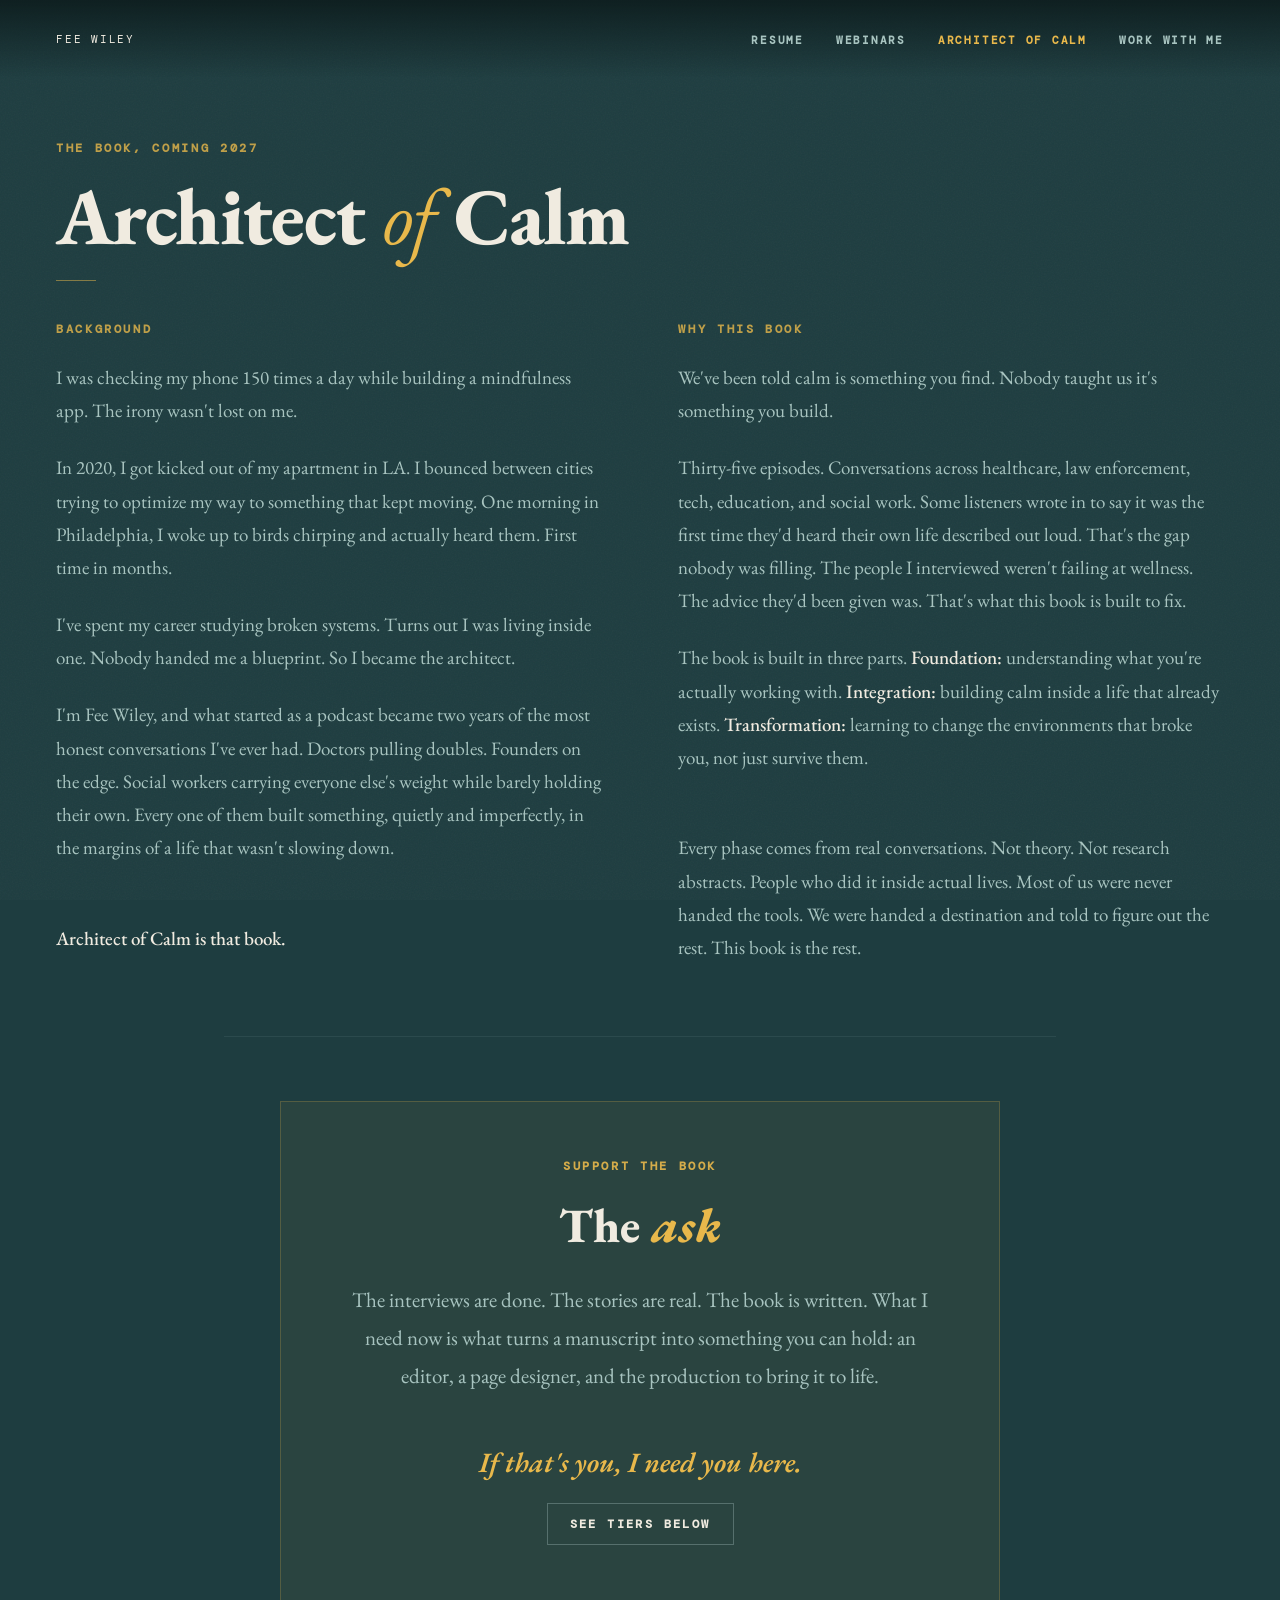
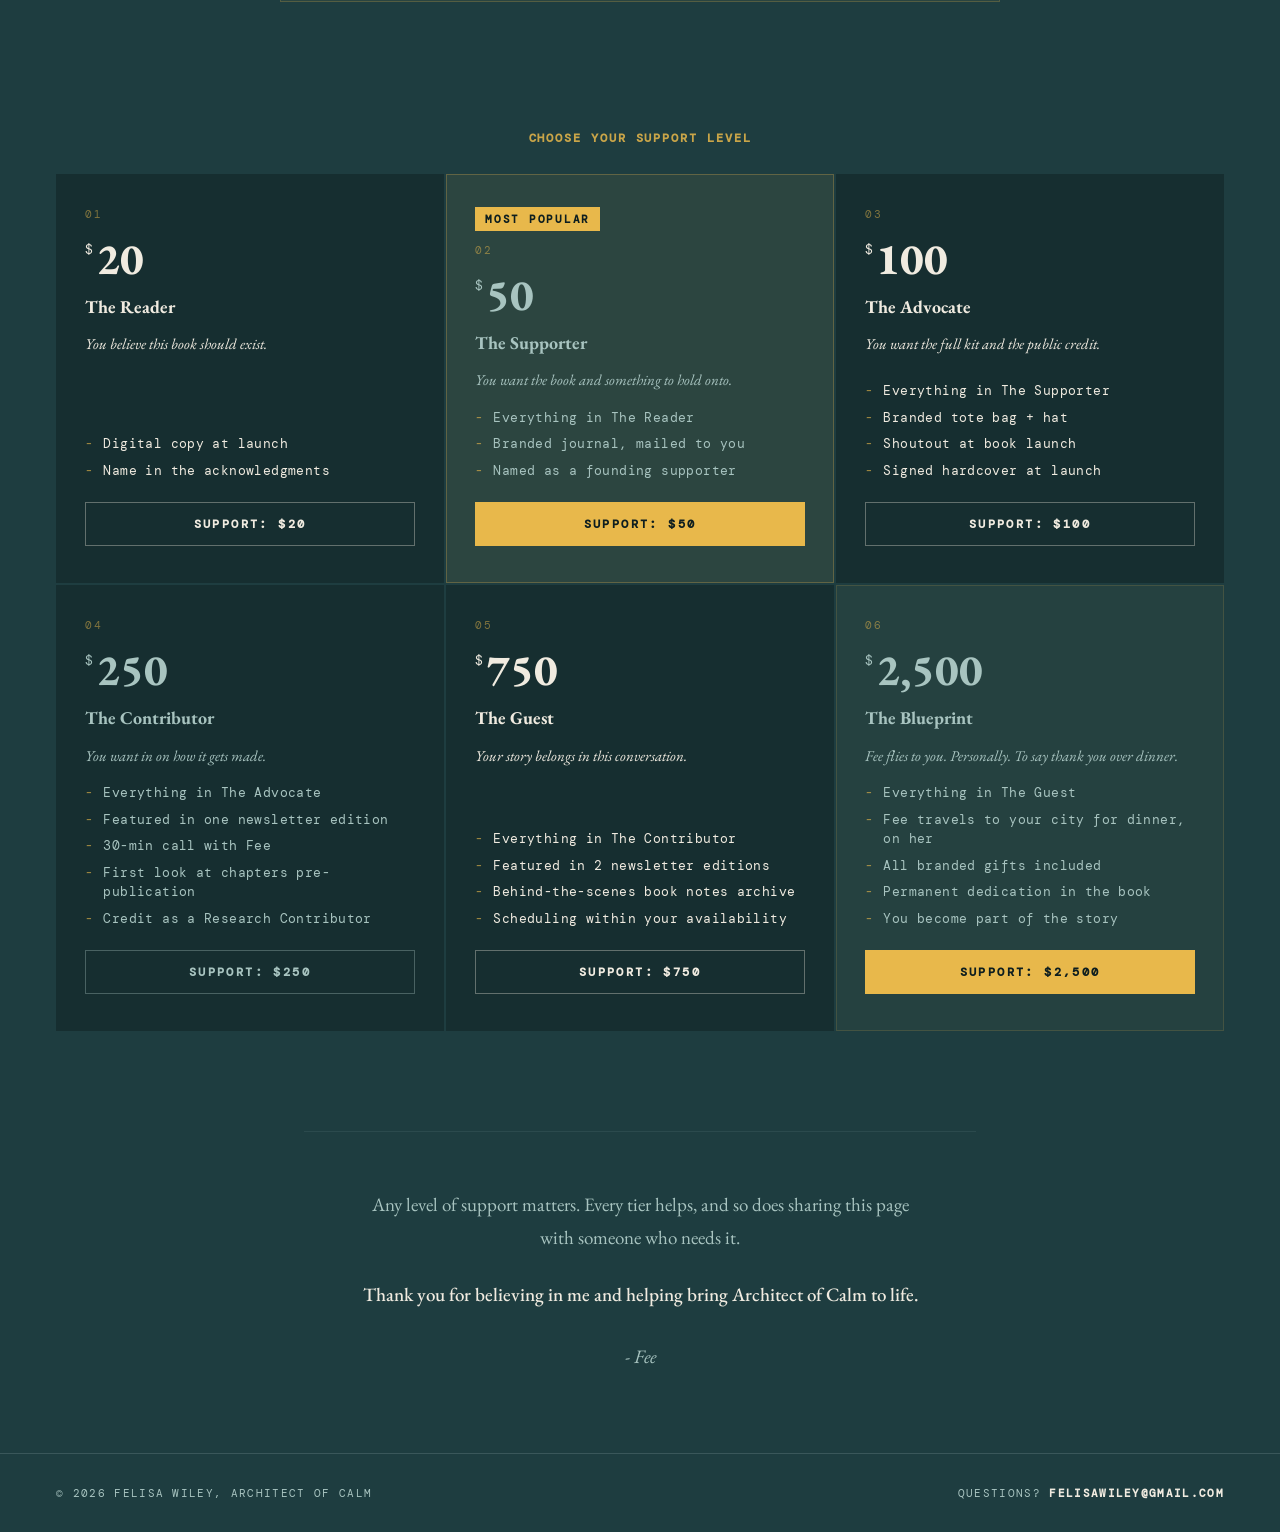
==== aoc/index.html @ 6e6a641a "Wire $250 AoC tier to PayPal payment link RM56VHQ58GL9N. Co-authored-by: Cursor <cursoragent@cursor." ====
<!DOCTYPE html>
<html lang="en">
<head>
<meta charset="UTF-8">
<meta name="viewport" content="width=device-width, initial-scale=1.0">
<title>Support the Book: Architect of Calm</title>
<meta name="description" content="Help bring Architect of Calm from manuscript to print. Support editor, design, and production for Fee Wiley's book built from real conversations about calm.">
<meta property="og:title" content="Support Architect of Calm">
<meta property="og:description" content="The book is written. Your support funds editor, design, and production to bring Architect of Calm to life.">
<meta property="og:type" content="website">
<link rel="icon" href="../assets/images/favicon.ico" type="image/x-icon">
<link rel="icon" href="../assets/images/favicon-32x32.png" sizes="32x32" type="image/png">
<link rel="icon" href="../assets/images/favicon-16x16.png" sizes="16x16" type="image/png">
<link rel="apple-touch-icon" href="../assets/images/apple-touch-icon.png">
<link href="https://fonts.googleapis.com/css2?family=EB+Garamond:ital,wght@0,400;0,500;0,600;0,700;0,800;1,400;1,500;1,600&family=DM+Mono:wght@300;400;500;700&display=swap" rel="stylesheet">
<style>
:root {
  --teal-deep:  #1e3d40;
  --teal-dark:  #162e30;
  --teal-mid:   #2a5254;
  --teal-muted: #a8c4c0;
  --amber:      #e8b84b;
  --amber-dim:  #c49a30;
  --off-white:  #f0ebe0;
  --off-dim:    #c8c2b2;
  --ink:        #0e1e1f;
}

* { margin: 0; padding: 0; box-sizing: border-box; }
html { scroll-behavior: smooth; }

body {
  background: var(--teal-deep);
  color: var(--off-white);
  font-family: 'EB Garamond', serif;
  overflow-x: hidden;
}

body::before {
  content: '';
  position: fixed;
  inset: 0;
  background-image: url("data:image/svg+xml,%3Csvg xmlns='http://www.w3.org/2000/svg' width='300' height='300'%3E%3Cfilter id='n'%3E%3CfeTurbulence type='fractalNoise' baseFrequency='0.72' numOctaves='4' stitchTiles='stitch'/%3E%3C/filter%3E%3Crect width='300' height='300' filter='url(%23n)' opacity='0.04'/%3E%3C/svg%3E");
  pointer-events: none;
  z-index: 0;
}

/* ── NAV ── */
nav {
  position: fixed;
  top: 0; left: 0; right: 0;
  z-index: 100;
  padding: 28px 56px;
  display: flex;
  justify-content: space-between;
  align-items: center;
  background: linear-gradient(to bottom, rgba(14,30,31,0.95) 0%, transparent 100%);
}

.nav-name {
  font-family: 'DM Mono', monospace;
  font-size: 11px;
  letter-spacing: 0.16em;
  text-transform: uppercase;
  color: var(--off-white);
  text-decoration: none;
}

.nav-links {
  display: flex;
  gap: 32px;
  list-style: none;
  align-items: center;
}

.nav-links a {
  font-family: 'DM Mono', monospace;
  font-size: 11px;
  letter-spacing: 0.16em;
  text-transform: uppercase;
  color: var(--teal-muted);
  font-weight: 600;
  text-decoration: none;
  transition: color 0.2s;
}

.nav-links a:hover,
.nav-links a.active { color: var(--amber); }

.nav-links a.nav-aoc {
  color: var(--amber);
}

.nav-links a.nav-aoc:hover { color: var(--teal-muted); }

/* ── BOOK INTRO (two columns) ── */
.book-intro {
  position: relative;
  z-index: 1;
  padding: 140px 56px 72px;
  animation: fadeUp 0.7s ease both;
}

.book-eyebrow {
  font-family: 'DM Mono', monospace;
  font-size: 12px;
  font-weight: 700;
  letter-spacing: 0.22em;
  text-transform: uppercase;
  color: var(--amber);
  opacity: 0.8;
  margin-bottom: 24px;
}

.book-intro h1 {
  font-size: clamp(48px, 7vw, 80px);
  font-weight: 800;
  line-height: 0.9;
  letter-spacing: -0.02em;
  margin-bottom: 28px;
}

.book-intro h1 em {
  font-weight: 400;
  font-style: italic;
  color: var(--amber);
}

.book-rule {
  width: 40px;
  height: 1px;
  background: var(--amber);
  opacity: 0.5;
  margin-bottom: 40px;
}

.book-columns {
  display: grid;
  grid-template-columns: 1fr 1fr;
  gap: clamp(40px, 6vw, 80px);
  align-items: stretch;
}

.book-col {
  display: flex;
  flex-direction: column;
}

.book-col-label {
  font-family: 'DM Mono', monospace;
  font-size: 12px;
  font-weight: 700;
  letter-spacing: 0.22em;
  text-transform: uppercase;
  color: var(--amber);
  opacity: 0.8;
  margin-bottom: 24px;
}

.book-col p {
  font-size: 19px;
  line-height: 1.75;
  color: var(--teal-muted);
  margin: 0 0 1.25em;
}
.book-col p:last-child { margin-bottom: 0; }
.book-col p strong { color: var(--off-white); font-weight: 500; }

.book-tagline,
.book-col--why p:last-child {
  margin-top: auto;
  padding-top: 1.75em;
}

/* ── PROGRESS ── */
.progress-section {
  display: none;
  position: relative;
  z-index: 1;
  padding: 64px 56px 48px;
  max-width: 52rem;
  margin: 0 auto;
  text-align: center;
  border-top: 1px solid rgba(168, 196, 192, 0.1);
  animation: fadeUp 0.7s 0.1s ease both;
}

.progress-section .progress-label {
  color: var(--amber);
  opacity: 0.85;
}

.progress-label {
  font-family: 'DM Mono', monospace;
  font-size: 12px;
  letter-spacing: 0.16em;
  text-transform: uppercase;
  color: var(--teal-muted);
  margin-bottom: 12px;
}

.progress-bar {
  width: 100%;
  height: 3px;
  background: rgba(168,196,192,0.15);
  border-radius: 2px;
  margin-bottom: 14px;
  overflow: hidden;
}

.progress-fill {
  height: 100%;
  width: 15%;
  background: var(--amber);
  border-radius: 2px;
}

.progress-stats {
  display: flex;
  flex-wrap: wrap;
  justify-content: center;
  gap: 48px;
}

.stat-number {
  font-size: 30px;
  font-weight: 700;
  color: var(--off-white);
  line-height: 1;
}

.stat-label {
  font-family: 'DM Mono', monospace;
  font-size: 11px;
  letter-spacing: 0.12em;
  text-transform: uppercase;
  color: var(--teal-muted);
  margin-top: 3px;
}

/* ── TIERS ── */
.tiers-section {
  position: relative;
  z-index: 1;
  padding: 56px 56px 100px;
}

.tiers-heading {
  font-family: 'DM Mono', monospace;
  font-size: 12px;
  font-weight: 700;
  letter-spacing: 0.16em;
  text-transform: uppercase;
  color: var(--amber);
  opacity: 0.85;
  margin-bottom: 28px;
  text-align: center;
}

.tiers-grid {
  display: grid;
  grid-template-columns: repeat(3, 1fr);
  gap: 2px;
}

/* bottom row: 3 tiers centered */
.tiers-grid-bottom {
  display: grid;
  grid-template-columns: repeat(3, 1fr);
  gap: 2px;
  margin-top: 2px;
}

.tier {
  background: var(--teal-dark);
  padding: 32px 28px 36px;
  display: flex;
  flex-direction: column;
  gap: 16px;
  border: 1px solid transparent;
  transition: background 0.2s, border-color 0.2s;
  position: relative;
  --tier-text: var(--teal-muted);
  --tier-btn-text: var(--teal-muted);
  --tier-btn-border: rgba(168, 196, 192, 0.35);
}

.tiers-grid .tier:nth-child(odd),
.tiers-grid-bottom .tier:nth-child(even) {
  --tier-text: var(--off-white);
  --tier-btn-text: var(--off-white);
  --tier-btn-border: rgba(240, 235, 224, 0.35);
}

.tiers-grid .tier:nth-child(even),
.tiers-grid-bottom .tier:nth-child(odd) {
  --tier-text: var(--teal-muted);
  --tier-btn-text: var(--teal-muted);
  --tier-btn-border: rgba(168, 196, 192, 0.35);
}

.tier:hover,
.tier.featured:hover,
.tier.headline:hover {
  background: var(--teal-mid);
  border-color: rgba(232, 184, 75, 0.12);
}

.tier.featured {
  background: rgba(232,184,75,0.07);
  border: 1px solid rgba(232,184,75,0.28);
}

.tier.headline {
  background: rgba(232,184,75,0.04);
  border: 1px solid rgba(232,184,75,0.15);
  grid-column: span 1;
}

.tier-badge {
  display: inline-block;
  font-family: 'DM Mono', monospace;
  font-size: 11px;
  font-weight: 700;
  letter-spacing: 0.16em;
  text-transform: uppercase;
  color: var(--ink);
  background: var(--amber);
  padding: 5px 10px;
  align-self: flex-start;
  margin-bottom: -4px;
}

.tier-number {
  font-family: 'DM Mono', monospace;
  font-size: 11px;
  letter-spacing: 0.2em;
  color: var(--amber);
  opacity: 0.5;
}

.tier-price {
  display: flex;
  align-items: baseline;
  gap: 3px;
  line-height: 1;
}

.tier-currency {
  font-family: 'DM Mono', monospace;
  font-size: 13px;
  color: var(--tier-text);
  align-self: flex-start;
  margin-top: 6px;
}

.tier-amount {
  font-size: 44px;
  font-weight: 800;
  color: var(--tier-text);
  line-height: 1;
}

.tier-name {
  font-size: 18px;
  font-weight: 700;
  color: var(--tier-text);
  line-height: 1.1;
}

.tier-desc {
  font-size: 15px;
  color: var(--tier-text);
  line-height: 1.55;
  font-style: italic;
  flex: 1;
}

.tier-perks {
  list-style: none;
  display: flex;
  flex-direction: column;
  gap: 7px;
}

.tier-perks li {
  font-family: 'DM Mono', monospace;
  font-size: 13px;
  letter-spacing: 0.03em;
  color: var(--tier-text);
  display: flex;
  gap: 10px;
  align-items: flex-start;
  line-height: 1.5;
}

.tier-perks li::before {
  content: '-';
  color: var(--amber);
  opacity: 0.65;
  flex-shrink: 0;
}

.tier-btn {
  display: block;
  padding: 13px 20px;
  border: 1px solid var(--tier-btn-border);
  background: transparent;
  color: var(--tier-btn-text);
  font-family: 'DM Mono', monospace;
  font-size: 12px;
  font-weight: 700;
  letter-spacing: 0.2em;
  text-transform: uppercase;
  text-align: center;
  text-decoration: none;
  cursor: pointer;
  transition: all 0.2s;
  margin-top: 6px;
}

.tier-btn:hover {
  background: var(--amber);
  border-color: var(--amber);
  color: var(--ink);
}

.tier.featured .tier-btn,
.tier.headline .tier-btn {
  background: var(--amber);
  border-color: var(--amber);
  color: var(--ink);
}

.tier.featured .tier-btn:hover,
.tier.headline .tier-btn:hover {
  background: var(--amber-dim);
  border-color: var(--amber-dim);
}

/* ── THE ASK ── */
.ask-section {
  position: relative;
  z-index: 1;
  padding: 64px 56px 72px;
  max-width: 52rem;
  margin-left: auto;
  margin-right: auto;
  border-top: 1px solid rgba(168, 196, 192, 0.1);
  animation: fadeUp 0.7s 0.15s ease both;
}

.ask-panel {
  text-align: center;
  padding: clamp(40px, 6vw, 56px) clamp(28px, 5vw, 48px);
  background: rgba(232, 184, 75, 0.06);
  border: 1px solid rgba(232, 184, 75, 0.22);
}

.ask-eyebrow {
  font-family: 'DM Mono', monospace;
  font-size: 12px;
  font-weight: 700;
  letter-spacing: 0.22em;
  text-transform: uppercase;
  color: var(--amber);
  opacity: 0.9;
  margin-bottom: 24px;
}

.ask-heading {
  font-size: clamp(34px, 5vw, 48px);
  font-weight: 800;
  color: var(--off-white);
  margin-bottom: 28px;
  line-height: 1.15;
}

.ask-heading em { font-style: italic; color: var(--amber); }

.ask-body {
  font-size: clamp(18px, 2.2vw, 21px);
  line-height: 1.8;
  color: var(--teal-muted);
  max-width: 36rem;
  margin: 0 auto;
}

.ask-closer {
  display: block;
  margin-top: 1.75em;
  font-size: clamp(22px, 3.2vw, 28px);
  font-weight: 600;
  font-style: italic;
  color: var(--amber);
  line-height: 1.35;
}

.ask-cta {
  display: inline-block;
  margin-top: 1.75em;
  font-family: 'DM Mono', monospace;
  font-size: 12px;
  font-weight: 700;
  letter-spacing: 0.2em;
  text-transform: uppercase;
  color: var(--off-white);
  text-decoration: none;
  border: 1px solid rgba(168, 196, 192, 0.35);
  padding: 12px 22px;
  transition: color 0.2s, border-color 0.2s, background 0.2s;
}
.ask-cta:hover {
  color: var(--ink);
  background: var(--amber);
  border-color: var(--amber);
}

/* ── THANKS ── */
.thanks-section {
  position: relative;
  z-index: 1;
  padding: 56px 56px 80px;
  max-width: 42rem;
  margin: 0 auto;
  text-align: center;
  border-top: 1px solid rgba(168, 196, 192, 0.1);
}

.thanks-section p {
  font-size: 19px;
  line-height: 1.75;
  color: var(--teal-muted);
  margin-bottom: 1.25em;
}
.thanks-section p:last-child { margin-bottom: 0; }
.thanks-section strong { color: var(--off-white); font-weight: 500; }

.thanks-sign {
  margin-top: 1.5em;
  font-size: 21px;
  font-style: italic;
  color: var(--amber);
}

/* ── FOOTER ── */
footer {
  position: relative;
  z-index: 1;
  padding: 32px 56px;
  border-top: 1px solid rgba(168,196,192,0.2);
  display: flex;
  justify-content: space-between;
  align-items: center;
  flex-wrap: wrap;
  gap: 12px;
}

footer p {
  font-family: 'DM Mono', monospace;
  font-size: 11px;
  letter-spacing: 0.12em;
  text-transform: uppercase;
  color: var(--teal-muted);
}

footer a {
  font-family: 'DM Mono', monospace;
  font-size: 11px;
  letter-spacing: 0.12em;
  text-transform: uppercase;
  color: var(--off-white);
  font-weight: 600;
  text-decoration: none;
  transition: color 0.2s;
}
footer a:hover { color: var(--amber); }

@keyframes fadeUp {
  from { opacity: 0; transform: translateY(16px); }
  to   { opacity: 1; transform: translateY(0); }
}

@media (max-width: 768px) {
  nav { padding: 20px 24px; }
  .nav-links { gap: 20px; flex-wrap: wrap; justify-content: flex-end; }
  .book-intro, .ask-section, .progress-section, .tiers-section, .thanks-section { padding-left: 28px; padding-right: 28px; }
  .book-columns { grid-template-columns: 1fr; gap: 48px; }
  .tiers-grid, .tiers-grid-bottom { grid-template-columns: 1fr; }
  footer { padding: 24px 28px; flex-direction: column; gap: 8px; }
}
</style>
</head>
<body>

<nav>
  <a href="/" class="nav-name">Fee Wiley</a>
  <ul class="nav-links">
    <li><a href="/resume/">Resume</a></li>
    <li><a href="/webinars/">Webinars</a></li>
    <li><a href="/aoc/" class="nav-aoc active">Architect of Calm</a></li>
    <li><a href="/#with-me">Work With Me</a></li>
  </ul>
</nav>

<!-- BOOK INTRO -->
<section class="book-intro">
  <div class="book-eyebrow">The Book, Coming 2027</div>
  <h1>Architect <em>of</em> Calm</h1>
  <div class="book-rule"></div>

  <div class="book-columns">
    <div class="book-col book-col--background">
      <div class="book-col-label">Background</div>
      <p>I was checking my phone 150 times a day while building a mindfulness app. The irony wasn't lost on me.</p>
      <p>In 2020, I got kicked out of my apartment in LA. I bounced between cities trying to optimize my way to something that kept moving. One morning in Philadelphia, I woke up to birds chirping and actually heard them. First time in months.</p>
      <p>I've spent my career studying broken systems. Turns out I was living inside one. Nobody handed me a blueprint. So I became the architect.</p>
      <p>I'm Fee Wiley, and what started as a podcast became two years of the most honest conversations I've ever had. Doctors pulling doubles. Founders on the edge. Social workers carrying everyone else's weight while barely holding their own. Every one of them built something, quietly and imperfectly, in the margins of a life that wasn't slowing down.</p>
      <p class="book-tagline"><strong>Architect of Calm is that book.</strong></p>
    </div>

    <div class="book-col book-col--why">
      <div class="book-col-label">Why this book</div>
      <p>We've been told calm is something you find. Nobody taught us it's something you build.</p>
      <p>Thirty-five episodes. Conversations across healthcare, law enforcement, tech, education, and social work. Some listeners wrote in to say it was the first time they'd heard their own life described out loud. That's the gap nobody was filling. The people I interviewed weren't failing at wellness. The advice they'd been given was. That's what this book is built to fix.</p>
      <p>The book is built in three parts. <strong>Foundation:</strong> understanding what you're actually working with. <strong>Integration:</strong> building calm inside a life that already exists. <strong>Transformation:</strong> learning to change the environments that broke you, not just survive them.</p>
      <p>Every phase comes from real conversations. Not theory. Not research abstracts. People who did it inside actual lives. Most of us were never handed the tools. We were handed a destination and told to figure out the rest. This book is the rest.</p>
    </div>
  </div>
</section>

<!-- FUNDING -->
<section class="progress-section" id="support">
  <div class="progress-label">Funding Progress</div>
  <div class="progress-bar"><div class="progress-fill"></div></div>
  <div class="progress-stats">
    <div>
      <div class="stat-number">15%</div>
      <div class="stat-label">Funded</div>
    </div>
    <div>
      <div class="stat-number">14</div>
      <div class="stat-label">Supporters</div>
    </div>
    <div>
      <div class="stat-number">$720</div>
      <div class="stat-label">Raised</div>
    </div>
  </div>
</section>

<!-- THE ASK -->
<section class="ask-section">
  <div class="ask-panel">
    <div class="ask-eyebrow">Support the book</div>
    <div class="ask-heading">The <em>ask</em></div>
    <p class="ask-body">
      The interviews are done. The stories are real. The book is written. What I need now is what turns a manuscript into something you can hold: an editor, a page designer, and the production to bring it to life.
      <span class="ask-closer">If that's you, I need you here.</span>
    </p>
    <a href="#tiers" class="ask-cta">See tiers below</a>
  </div>
</section>

<!-- TIERS ROW 1 -->
<section class="tiers-section" id="tiers">
  <div class="tiers-heading">Choose your support level</div>

  <div class="tiers-grid">

    <!-- T1: THE READER -->
    <div class="tier">
      <div class="tier-number">01</div>
      <div class="tier-price">
        <span class="tier-currency">$</span>
        <span class="tier-amount">20</span>
      </div>
      <div class="tier-name">The Reader</div>
      <div class="tier-desc">You believe this book should exist.</div>
      <ul class="tier-perks">
        <li>Digital copy at launch</li>
        <li>Name in the acknowledgments</li>
      </ul>
      <a href="https://www.paypal.com/ncp/payment/QX69YL9FY8E94" class="tier-btn" target="_blank" rel="noopener noreferrer" data-tier-amount="20">Support: $20</a>
    </div>

    <!-- T2: THE SUPPORTER -->
    <div class="tier featured">
      <div class="tier-badge">Most popular</div>
      <div class="tier-number">02</div>
      <div class="tier-price">
        <span class="tier-currency">$</span>
        <span class="tier-amount">50</span>
      </div>
      <div class="tier-name">The Supporter</div>
      <div class="tier-desc">You want the book and something to hold onto.</div>
      <ul class="tier-perks">
        <li>Everything in The Reader</li>
        <li class="highlight">Branded journal, mailed to you</li>
        <li>Named as a founding supporter</li>
      </ul>
      <a href="https://www.paypal.com/ncp/payment/QBKF5PWJPBTCA" class="tier-btn" target="_blank" rel="noopener noreferrer" data-tier-amount="50">Support: $50</a>
    </div>

    <!-- T3: THE ADVOCATE -->
    <div class="tier">
      <div class="tier-number">03</div>
      <div class="tier-price">
        <span class="tier-currency">$</span>
        <span class="tier-amount">100</span>
      </div>
      <div class="tier-name">The Advocate</div>
      <div class="tier-desc">You want the full kit and the public credit.</div>
      <ul class="tier-perks">
        <li>Everything in The Supporter</li>
        <li class="highlight">Branded tote bag + hat</li>
        <li class="highlight">Shoutout at book launch</li>
        <li>Signed hardcover at launch</li>
      </ul>
      <a href="https://www.paypal.com/ncp/payment/H4YUKCU2RMXBG" class="tier-btn" target="_blank" rel="noopener noreferrer" data-tier-amount="100">Support: $100</a>
    </div>

  </div>

  <!-- TIERS ROW 2 -->
  <div class="tiers-grid-bottom">

    <!-- T4: THE CONTRIBUTOR -->
    <div class="tier">
      <div class="tier-number">04</div>
      <div class="tier-price">
        <span class="tier-currency">$</span>
        <span class="tier-amount">250</span>
      </div>
      <div class="tier-name">The Contributor</div>
      <div class="tier-desc">You want in on how it gets made.</div>
      <ul class="tier-perks">
        <li>Everything in The Advocate</li>
        <li class="highlight">Featured in one newsletter edition</li>
        <li class="highlight">30-min call with Fee</li>
        <li>First look at chapters pre-publication</li>
        <li>Credit as a Research Contributor</li>
      </ul>
      <a href="https://www.paypal.com/ncp/payment/RM56VHQ58GL9N" class="tier-btn" target="_blank" rel="noopener noreferrer" data-tier-amount="250">Support: $250</a>
    </div>

    <!-- T5: THE GUEST -->
    <div class="tier">
      <div class="tier-number">05</div>
      <div class="tier-price">
        <span class="tier-currency">$</span>
        <span class="tier-amount">750</span>
      </div>
      <div class="tier-name">The Guest</div>
      <div class="tier-desc">Your story belongs in this conversation.</div>
      <ul class="tier-perks">
        <li>Everything in The Contributor</li>
        <li class="highlight">Featured in 2 newsletter editions</li>
        <li>Behind-the-scenes book notes archive</li>
        <li>Scheduling within your availability</li>
      </ul>
      <a href="https://www.paypal.biz/felisawiley1" class="tier-btn" target="_blank" rel="noopener noreferrer" data-tier-amount="750">Support: $750</a>
    </div>

    <!-- T6: THE BLUEPRINT -->
    <div class="tier headline">
      <div class="tier-number">06</div>
      <div class="tier-price">
        <span class="tier-currency">$</span>
        <span class="tier-amount">2,500</span>
      </div>
      <div class="tier-name">The Blueprint</div>
      <div class="tier-desc">Fee flies to you. Personally. To say thank you over dinner.</div>
      <ul class="tier-perks">
        <li>Everything in The Guest</li>
        <li class="highlight">Fee travels to your city for dinner, on her</li>
        <li class="highlight">All branded gifts included</li>
        <li>Permanent dedication in the book</li>
        <li>You become part of the story</li>
      </ul>
      <a href="https://www.paypal.biz/felisawiley1" class="tier-btn" target="_blank" rel="noopener noreferrer" data-tier-amount="2500">Support: $2,500</a>
    </div>

  </div>
</section>

<section class="thanks-section">
  <p>Any level of support matters. Every tier helps, and so does sharing this page with someone who needs it.</p>
  <p><strong>Thank you for believing in me and helping bring Architect of Calm to life.</strong></p>
  <p class="thanks-sign">- Fee</p>
</section>

<footer>
  <p>© 2026 Felisa Wiley, Architect of Calm</p>
  <p>Questions? <a href="mailto:felisawiley@gmail.com">felisawiley@gmail.com</a></p>
</footer>

<!--
  PayPal Payment Links (Pay & Get Paid → Payment Links → create one per tier).
  Paste each URL PayPal gives you below. Leave blank to use your business profile.
-->
<script>
(function () {
  var PAYMENT_LINKS = {
    '20': 'https://www.paypal.com/ncp/payment/QX69YL9FY8E94',
    '50': 'https://www.paypal.com/ncp/payment/QBKF5PWJPBTCA',
    '100': 'https://www.paypal.com/ncp/payment/H4YUKCU2RMXBG',
    '250': 'https://www.paypal.com/ncp/payment/RM56VHQ58GL9N',
    '750': '',
    '2500': ''
  };
  var fallback = 'https://www.paypal.biz/felisawiley1';
  document.querySelectorAll('.tier-btn[data-tier-amount]').forEach(function (btn) {
    var key = btn.getAttribute('data-tier-amount');
    if (PAYMENT_LINKS[key]) btn.href = PAYMENT_LINKS[key];
    else btn.href = fallback;
  });
})();
</script>

</body>
</html>
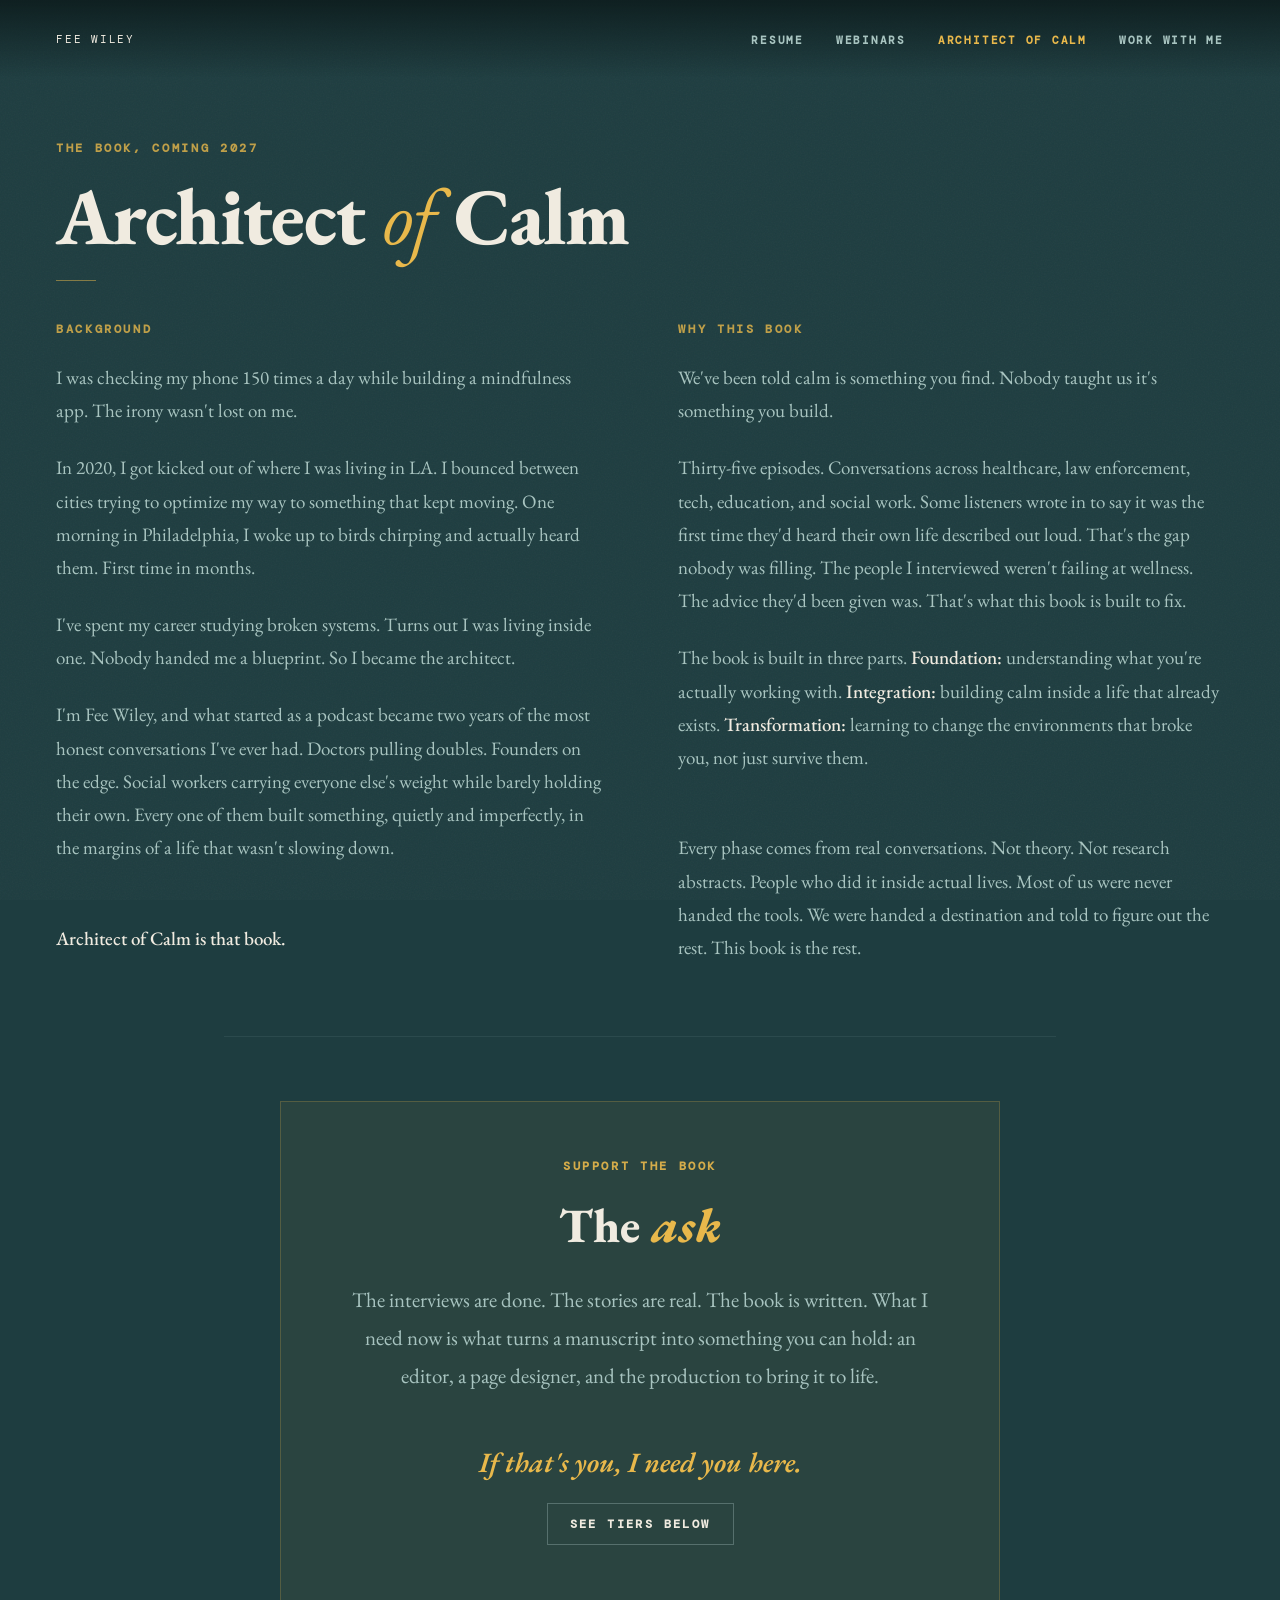
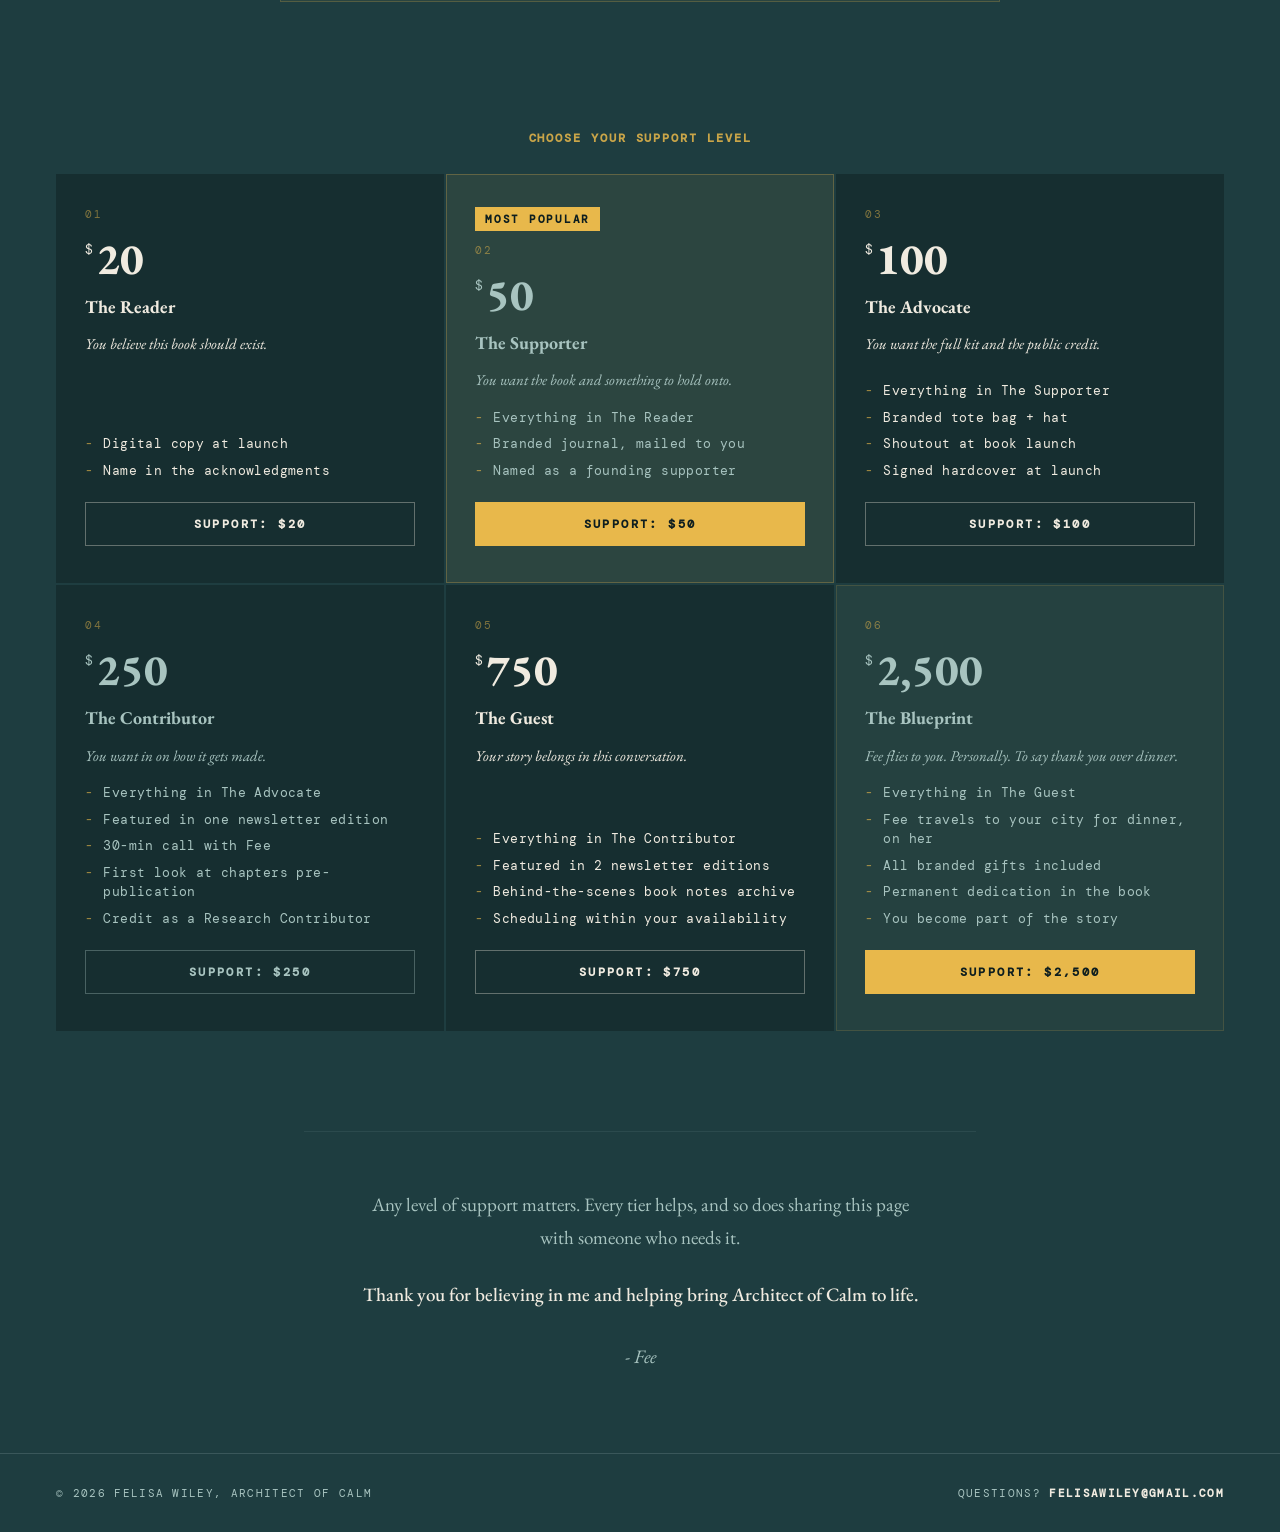
==== commit 67205094: "slight tweak" ====
--- a/aoc/index.html
+++ b/aoc/index.html
@@ -613,7 +613,7 @@
     <div class="book-col book-col--background">
       <div class="book-col-label">Background</div>
       <p>I was checking my phone 150 times a day while building a mindfulness app. The irony wasn't lost on me.</p>
-      <p>In 2020, I got kicked out of my apartment in LA. I bounced between cities trying to optimize my way to something that kept moving. One morning in Philadelphia, I woke up to birds chirping and actually heard them. First time in months.</p>
+      <p>In 2020, I got kicked out of where I was living in LA. I bounced between cities trying to optimize my way to something that kept moving. One morning in Philadelphia, I woke up to birds chirping and actually heard them. First time in months.</p>
       <p>I've spent my career studying broken systems. Turns out I was living inside one. Nobody handed me a blueprint. So I became the architect.</p>
       <p>I'm Fee Wiley, and what started as a podcast became two years of the most honest conversations I've ever had. Doctors pulling doubles. Founders on the edge. Social workers carrying everyone else's weight while barely holding their own. Every one of them built something, quietly and imperfectly, in the margins of a life that wasn't slowing down.</p>
       <p class="book-tagline"><strong>Architect of Calm is that book.</strong></p>
@@ -759,7 +759,7 @@
         <li>Behind-the-scenes book notes archive</li>
         <li>Scheduling within your availability</li>
       </ul>
-      <a href="https://www.paypal.biz/felisawiley1" class="tier-btn" target="_blank" rel="noopener noreferrer" data-tier-amount="750">Support: $750</a>
+      <a href="https://www.paypal.com/ncp/payment/7Y229VXGA7PRS" class="tier-btn" target="_blank" rel="noopener noreferrer" data-tier-amount="750">Support: $750</a>
     </div>
 
     <!-- T6: THE BLUEPRINT -->
@@ -778,7 +778,7 @@
         <li>Permanent dedication in the book</li>
         <li>You become part of the story</li>
       </ul>
-      <a href="https://www.paypal.biz/felisawiley1" class="tier-btn" target="_blank" rel="noopener noreferrer" data-tier-amount="2500">Support: $2,500</a>
+      <a href="https://www.paypal.com/ncp/payment/J3TXDPMK2N3U6" class="tier-btn" target="_blank" rel="noopener noreferrer" data-tier-amount="2500">Support: $2,500</a>
     </div>
 
   </div>
@@ -806,8 +806,8 @@
     '50': 'https://www.paypal.com/ncp/payment/QBKF5PWJPBTCA',
     '100': 'https://www.paypal.com/ncp/payment/H4YUKCU2RMXBG',
     '250': 'https://www.paypal.com/ncp/payment/RM56VHQ58GL9N',
-    '750': '',
-    '2500': ''
+    '750': 'https://www.paypal.com/ncp/payment/7Y229VXGA7PRS',
+    '2500': 'https://www.paypal.com/ncp/payment/J3TXDPMK2N3U6'
   };
   var fallback = 'https://www.paypal.biz/felisawiley1';
   document.querySelectorAll('.tier-btn[data-tier-amount]').forEach(function (btn) {
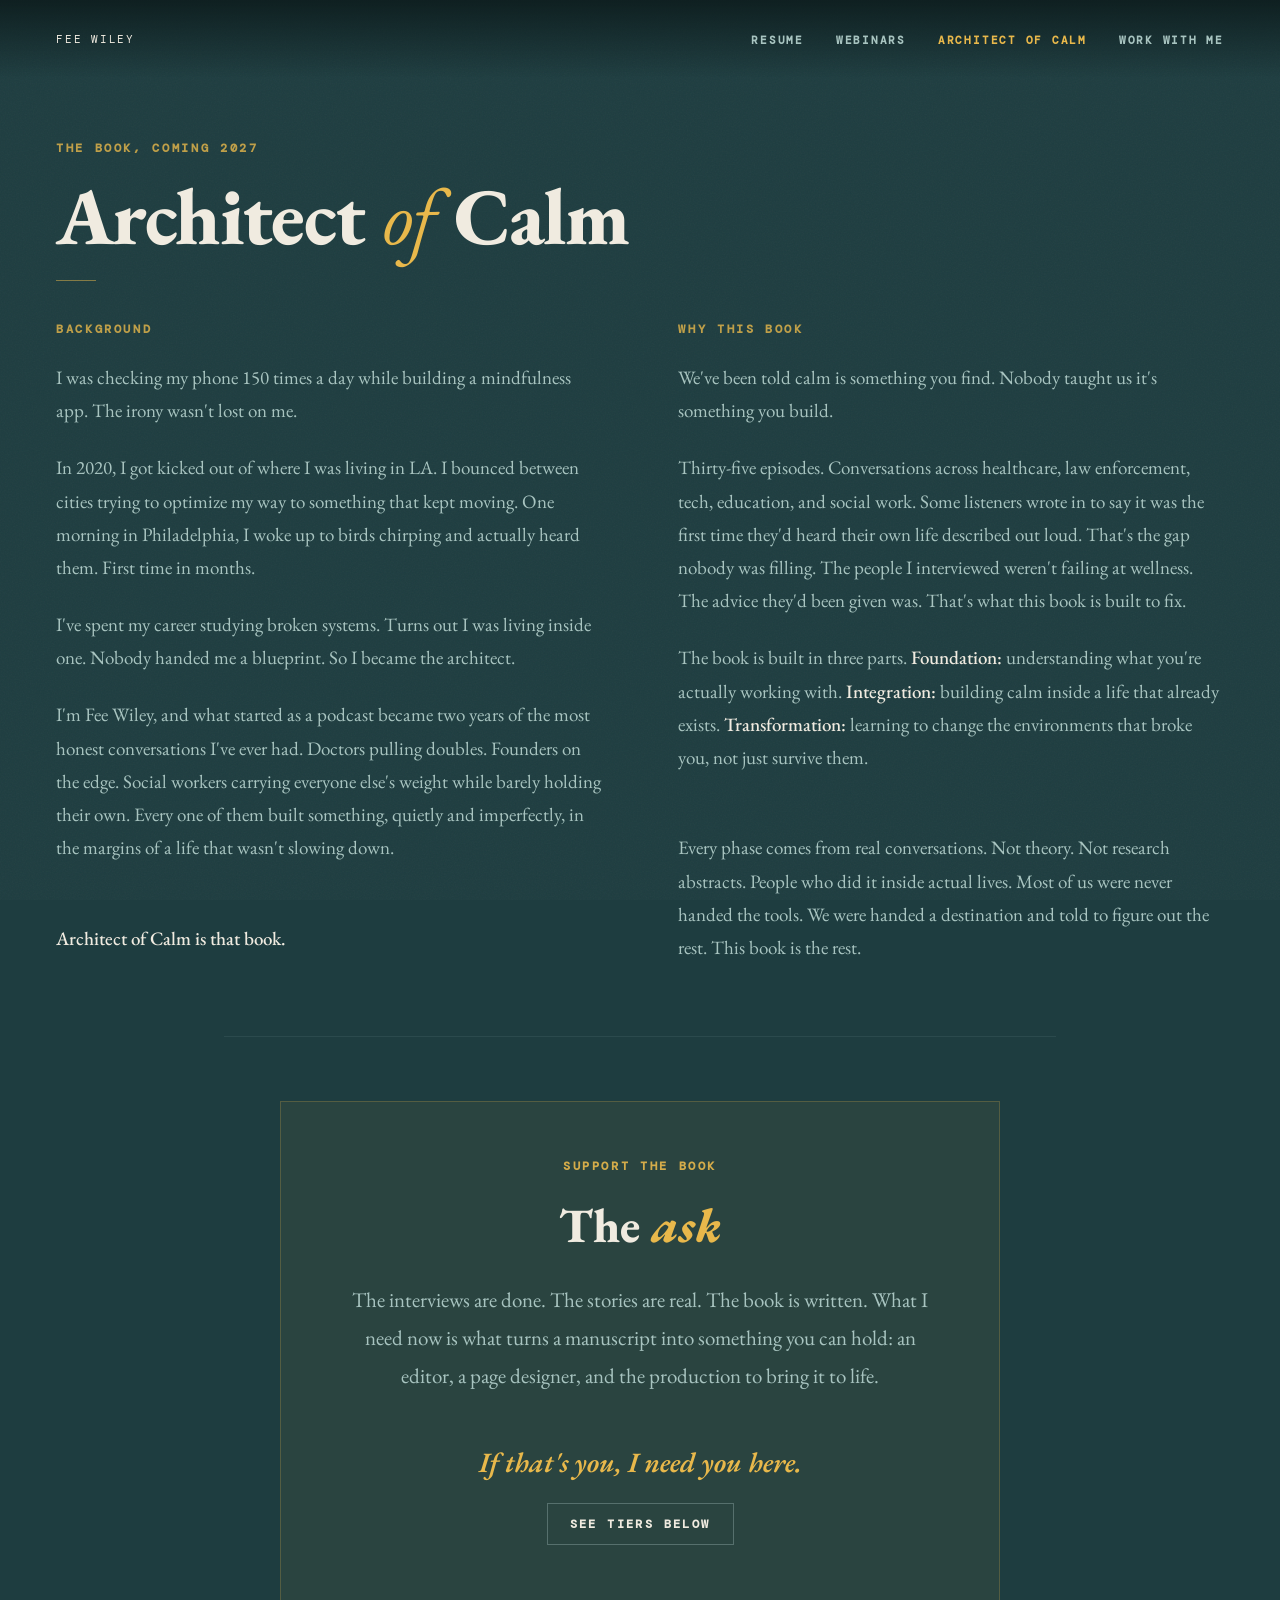
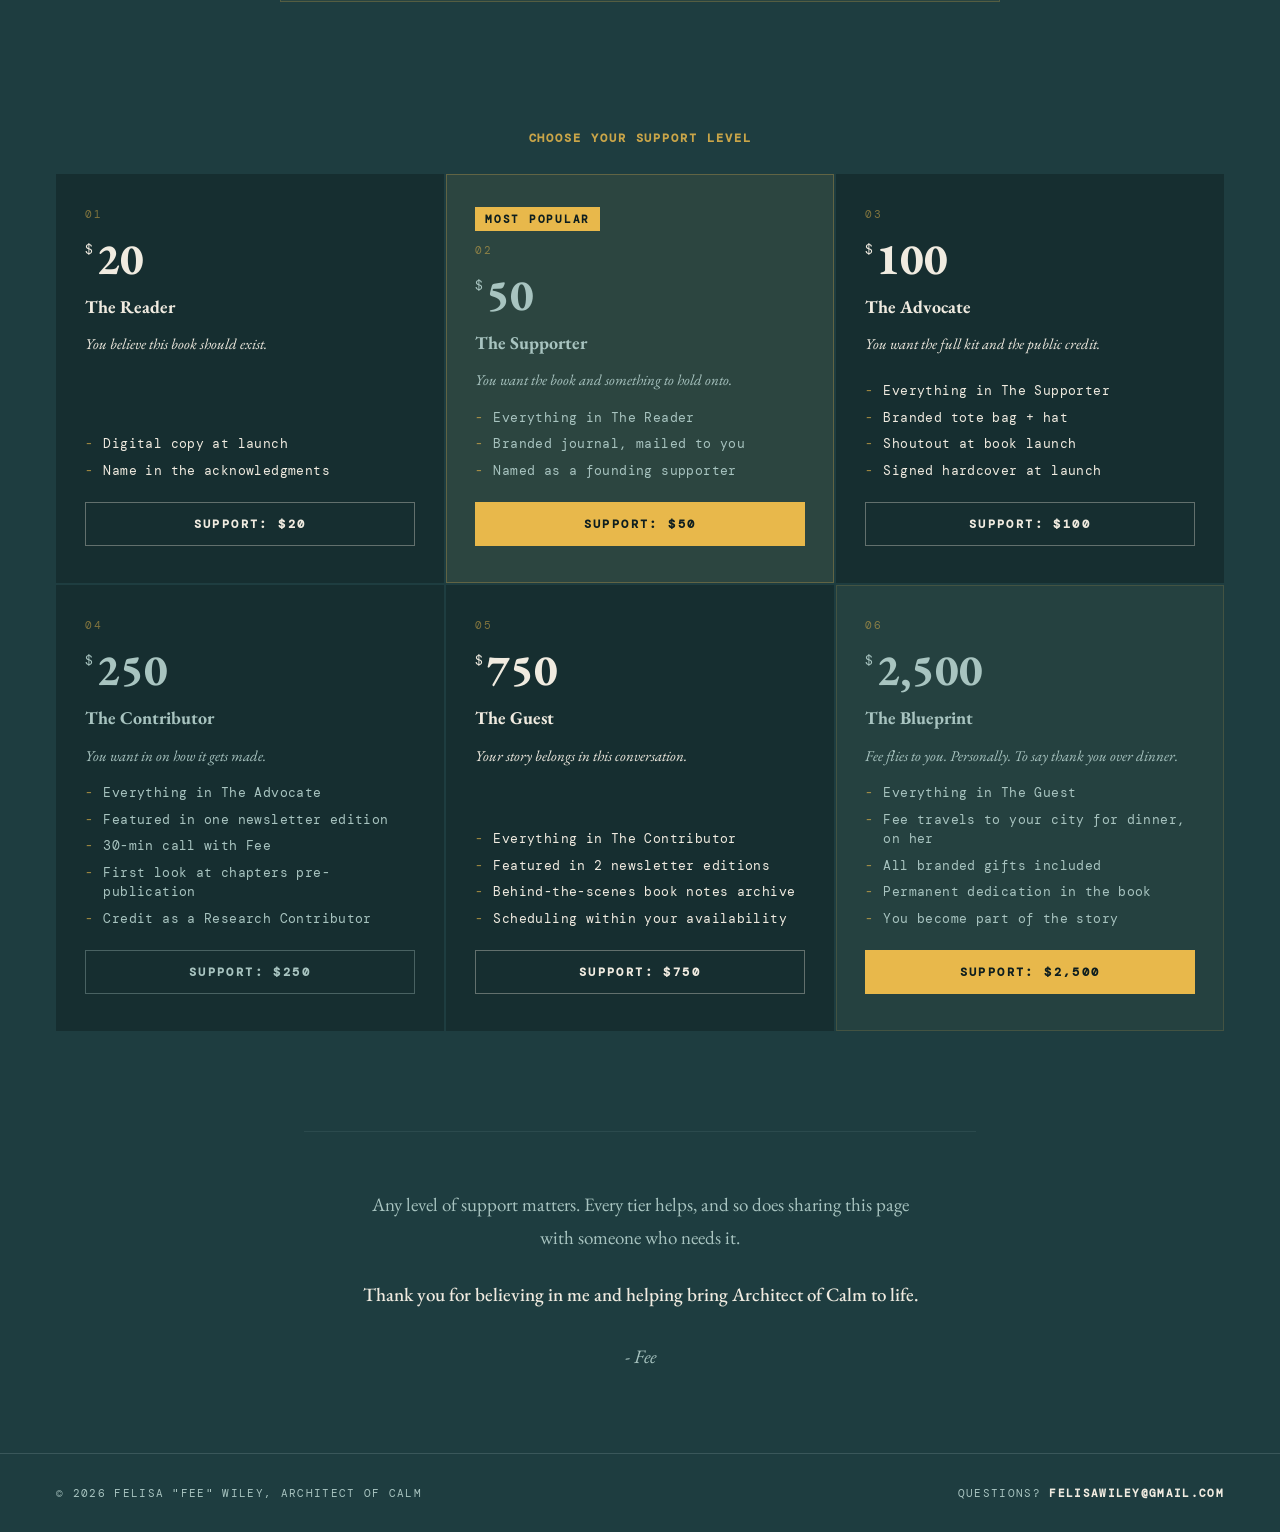
==== commit 4ed1b3ad: "Add sitewide SEO meta tags, new Analytics ID, and full name in titles. Use G-39C2QC1SXN on all main " ====
--- a/aoc/index.html
+++ b/aoc/index.html
@@ -1,13 +1,30 @@
 <!DOCTYPE html>
 <html lang="en">
 <head>
+<!-- Google tag (gtag.js) -->
+<script async src="https://www.googletagmanager.com/gtag/js?id=G-39C2QC1SXN"></script>
+<script>
+  window.dataLayer = window.dataLayer || [];
+  function gtag(){dataLayer.push(arguments);}
+  gtag('js', new Date());
+
+  gtag('config', 'G-39C2QC1SXN');
+</script>
 <meta charset="UTF-8">
 <meta name="viewport" content="width=device-width, initial-scale=1.0">
-<title>Support the Book: Architect of Calm</title>
-<meta name="description" content="Help bring Architect of Calm from manuscript to print. Support editor, design, and production for Fee Wiley's book built from real conversations about calm.">
-<meta property="og:title" content="Support Architect of Calm">
-<meta property="og:description" content="The book is written. Your support funds editor, design, and production to bring Architect of Calm to life.">
+<title>Support Architect of Calm | Felisa &quot;Fee&quot; Wiley</title>
+<meta name="description" content="Help bring Architect of Calm from manuscript to print. Support editor, design, and production for Felisa &quot;Fee&quot; Wiley's book built from real conversations about calm.">
+<meta property="og:site_name" content="Felisa &quot;Fee&quot; Wiley">
+<meta property="og:title" content="Support Architect of Calm | Felisa &quot;Fee&quot; Wiley">
+<meta property="og:description" content="Support Felisa &quot;Fee&quot; Wiley's book Architect of Calm. Funds editor, design, and production to bring it to print.">
 <meta property="og:type" content="website">
+<meta property="og:url" content="https://feewiley.co/aoc/">
+<meta property="og:image" content="https://feewiley.co/assets/images/profile_pic.jpg">
+<meta name="twitter:card" content="summary_large_image">
+<meta name="twitter:title" content="Support Architect of Calm | Felisa &quot;Fee&quot; Wiley">
+<meta name="twitter:description" content="Support Felisa &quot;Fee&quot; Wiley's book Architect of Calm: editor, design, and production.">
+<meta name="twitter:image" content="https://feewiley.co/assets/images/profile_pic.jpg">
+<link rel="canonical" href="https://feewiley.co/aoc/">
 <link rel="icon" href="../assets/images/favicon.ico" type="image/x-icon">
 <link rel="icon" href="../assets/images/favicon-32x32.png" sizes="32x32" type="image/png">
 <link rel="icon" href="../assets/images/favicon-16x16.png" sizes="16x16" type="image/png">
@@ -791,7 +808,7 @@
 </section>
 
 <footer>
-  <p>© 2026 Felisa Wiley, Architect of Calm</p>
+  <p>© 2026 Felisa "Fee" Wiley, Architect of Calm</p>
   <p>Questions? <a href="mailto:felisawiley@gmail.com">felisawiley@gmail.com</a></p>
 </footer>
 
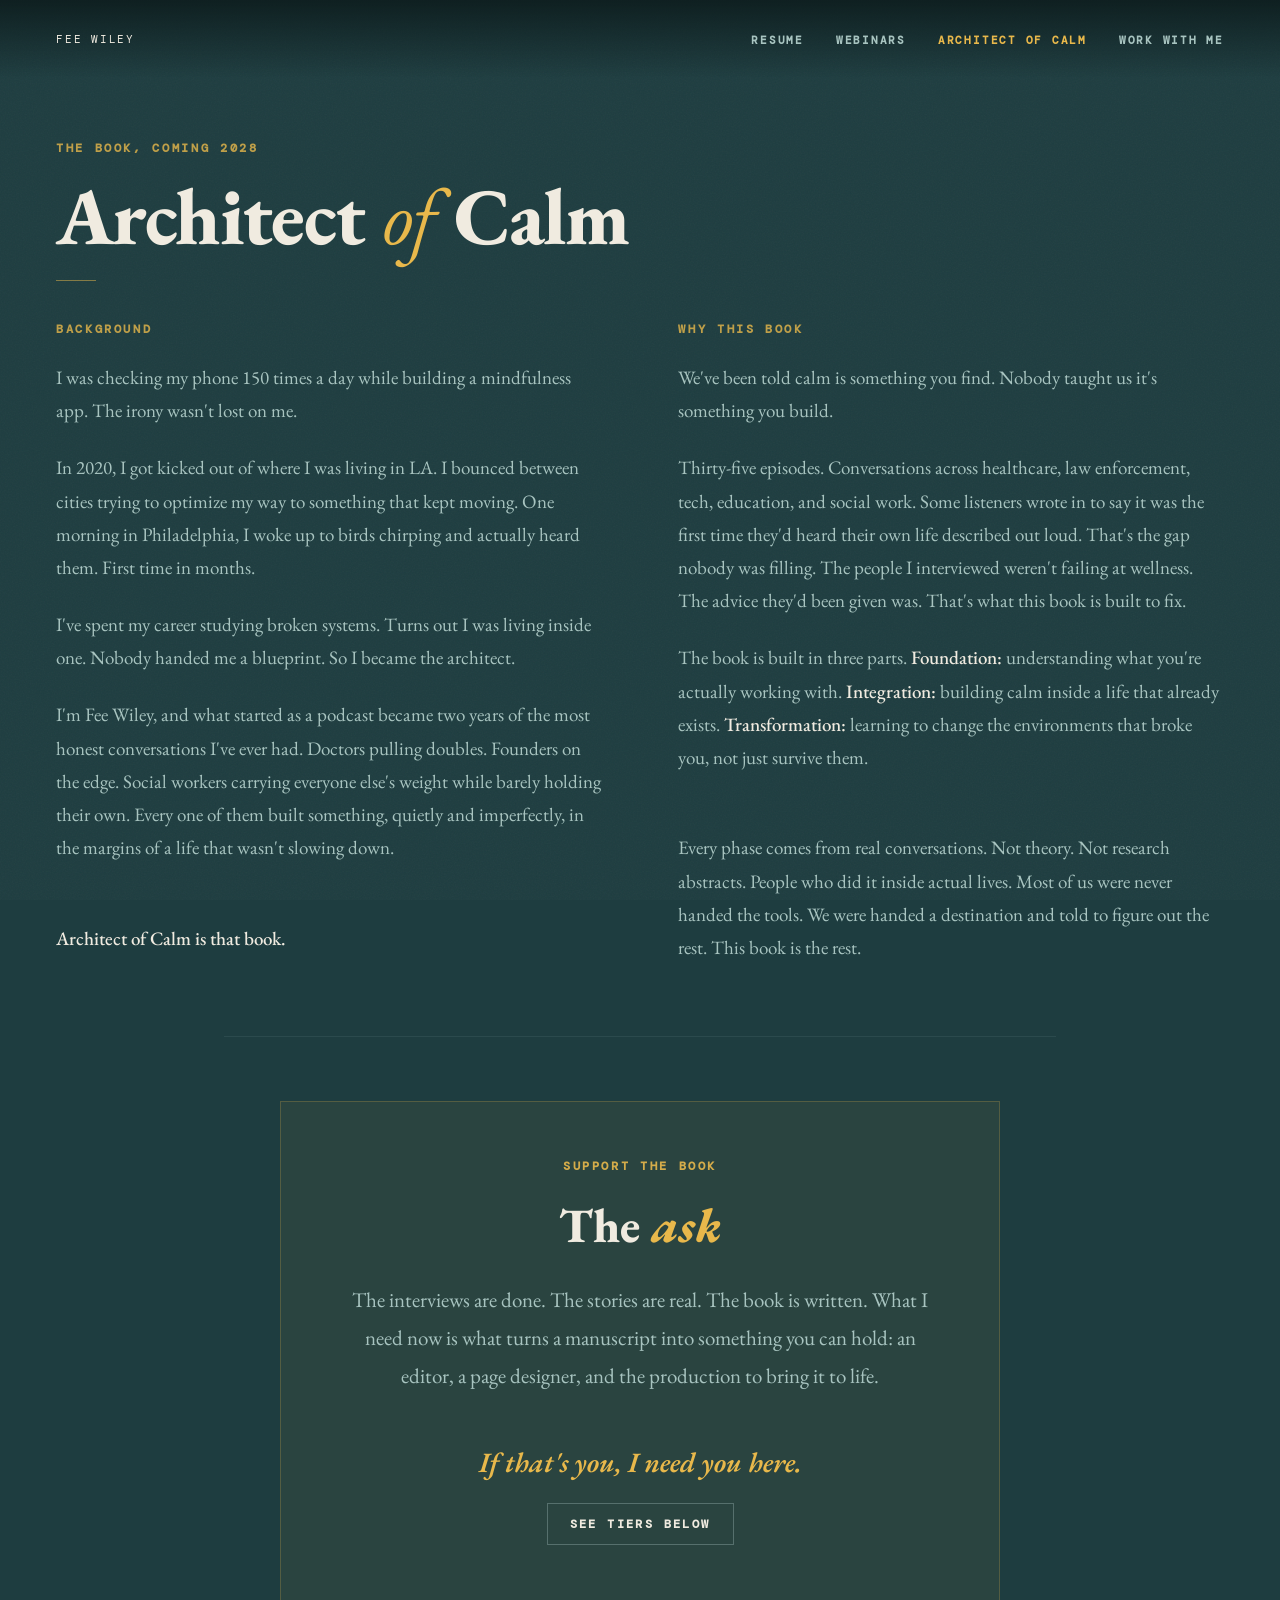
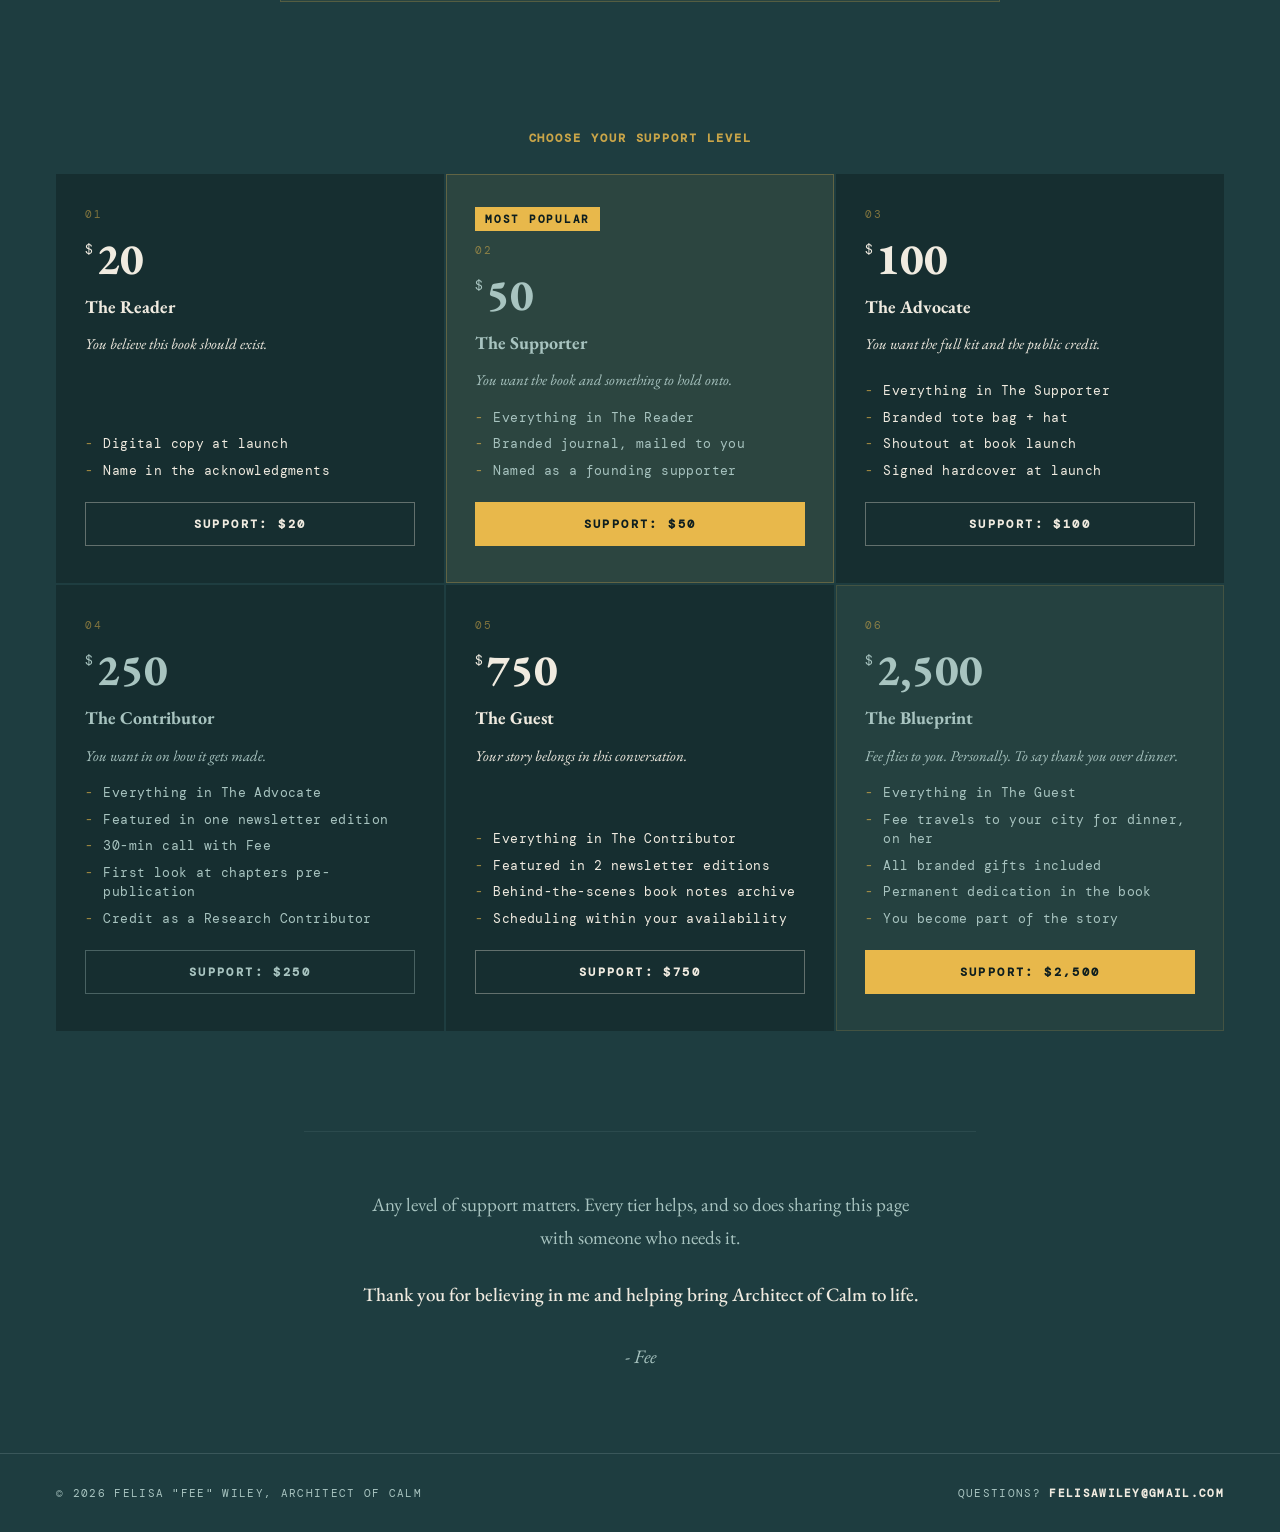
==== commit c63fc4b4: "Update hero CTA to Back the book and set AoC release to 2028. Co-authored-by: Cursor <cursoragent@cu" ====
--- a/aoc/index.html
+++ b/aoc/index.html
@@ -2,13 +2,13 @@
 <html lang="en">
 <head>
 <!-- Google tag (gtag.js) -->
-<script async src="https://www.googletagmanager.com/gtag/js?id=G-39C2QC1SXN"></script>
+<script async src="https://www.googletagmanager.com/gtag/js?id=G-91Y5TKY8RS"></script>
 <script>
   window.dataLayer = window.dataLayer || [];
   function gtag(){dataLayer.push(arguments);}
   gtag('js', new Date());
 
-  gtag('config', 'G-39C2QC1SXN');
+  gtag('config', 'G-91Y5TKY8RS');
 </script>
 <meta charset="UTF-8">
 <meta name="viewport" content="width=device-width, initial-scale=1.0">
@@ -622,7 +622,7 @@
 
 <!-- BOOK INTRO -->
 <section class="book-intro">
-  <div class="book-eyebrow">The Book, Coming 2027</div>
+  <div class="book-eyebrow">The Book, Coming 2028</div>
   <h1>Architect <em>of</em> Calm</h1>
   <div class="book-rule"></div>
 
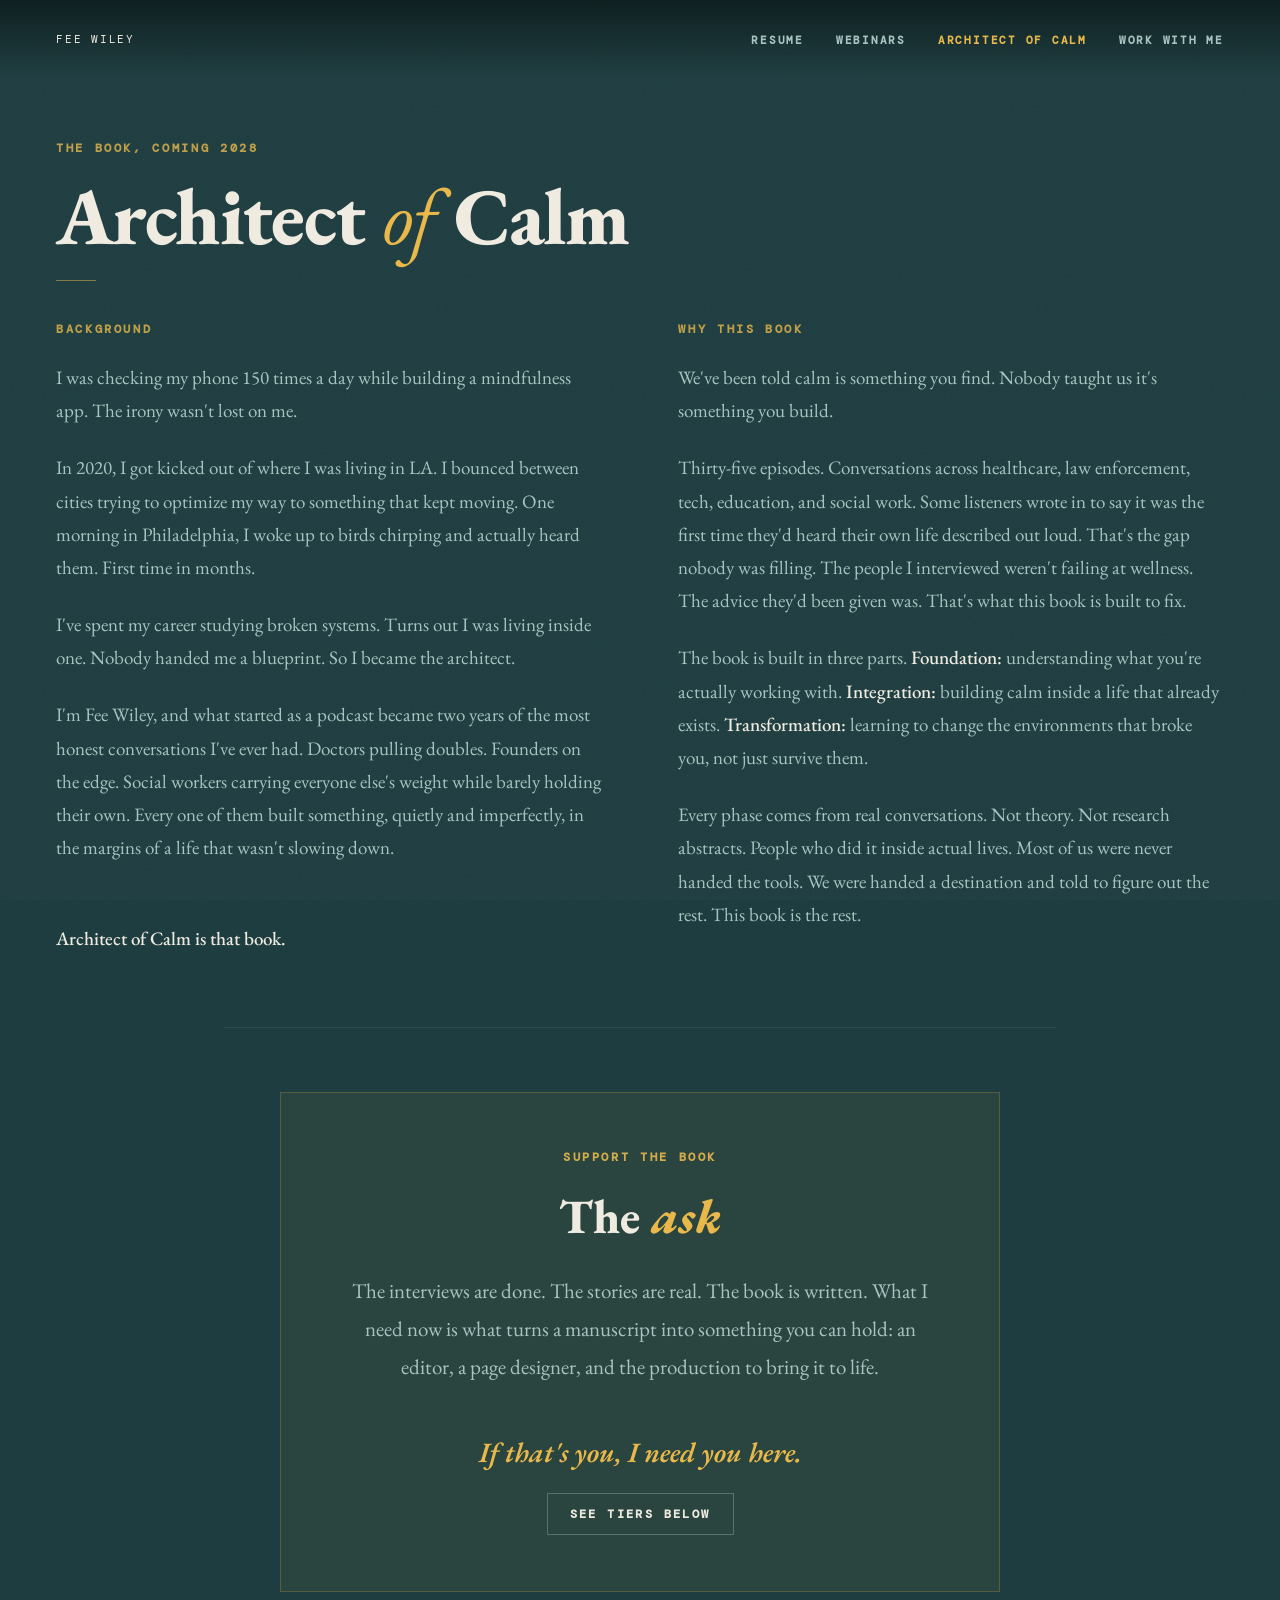
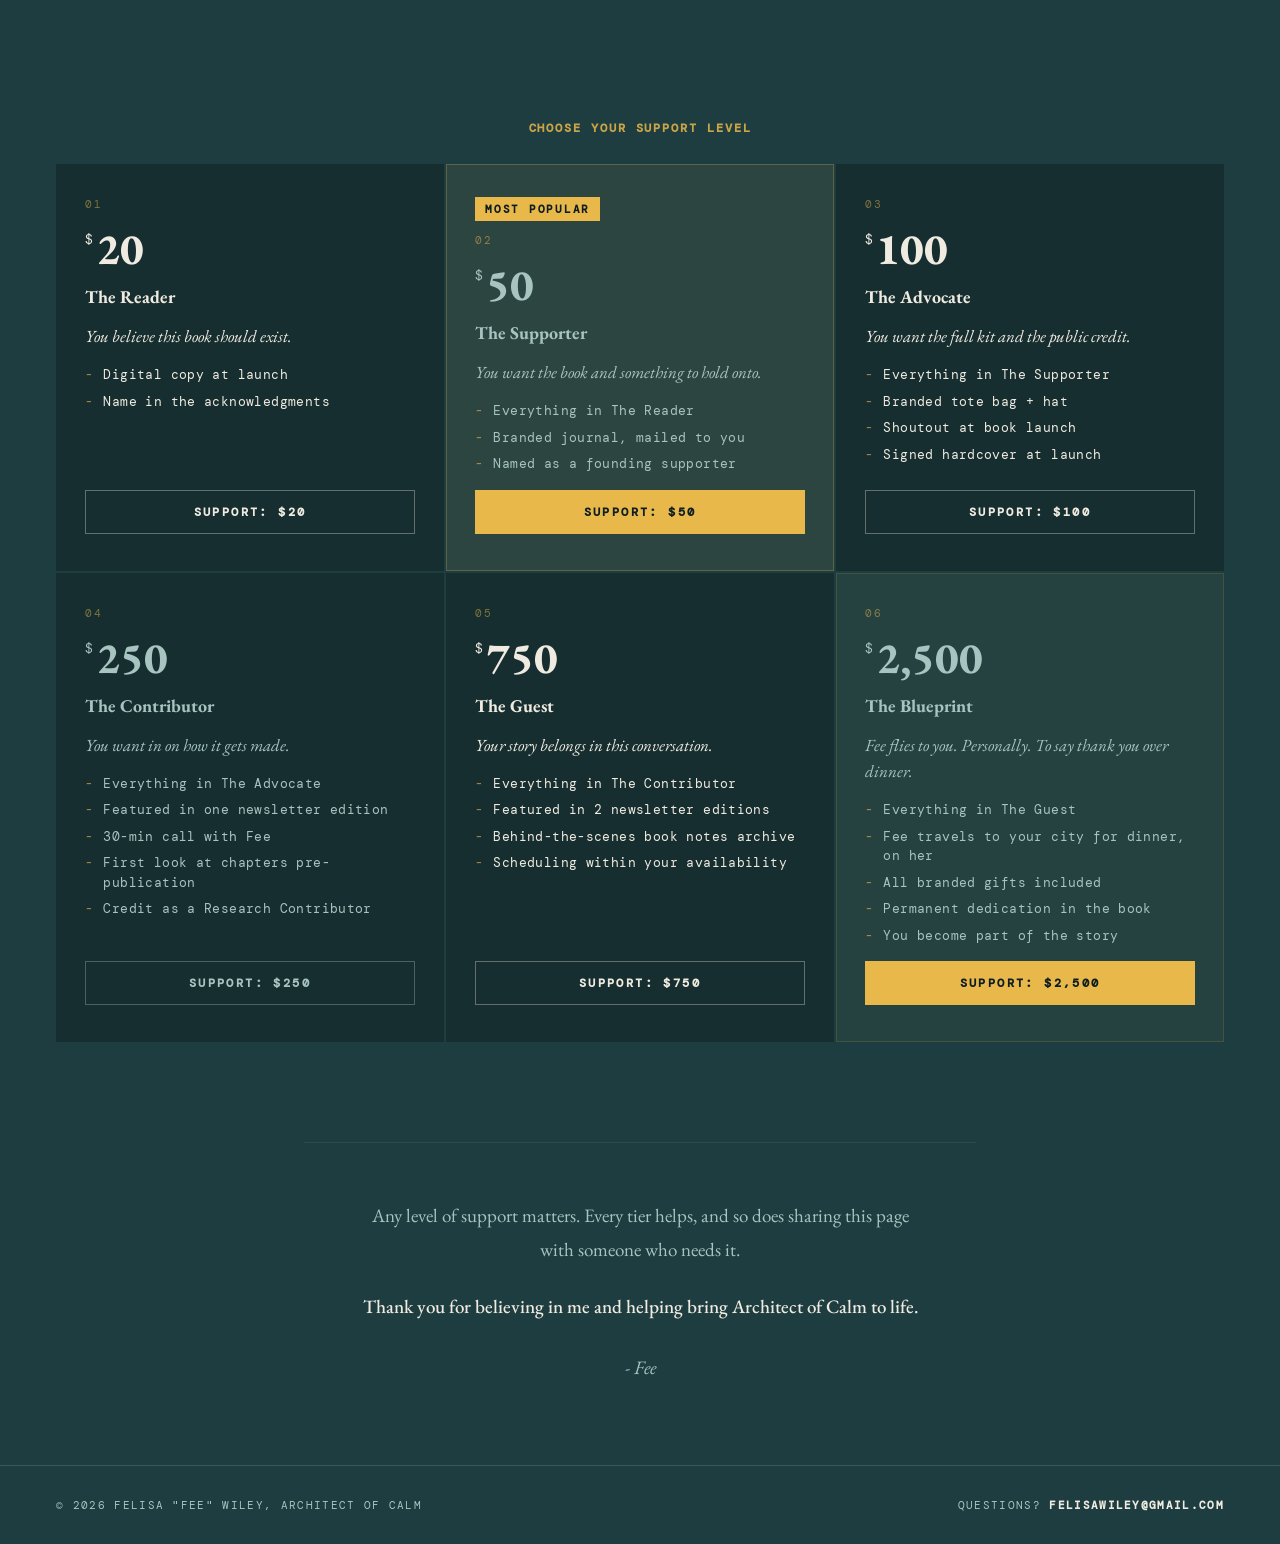
==== commit a881c097: "Tighten AoC tier card spacing and enlarge tier taglines. Fix extra gap between italic descriptions a" ====
--- a/aoc/index.html
+++ b/aoc/index.html
@@ -183,8 +183,7 @@
 .book-col p:last-child { margin-bottom: 0; }
 .book-col p strong { color: var(--off-white); font-weight: 500; }
 
-.book-tagline,
-.book-col--why p:last-child {
+.book-tagline {
   margin-top: auto;
   padding-top: 1.75em;
 }
@@ -386,11 +385,10 @@
 }
 
 .tier-desc {
-  font-size: 15px;
+  font-size: 17px;
   color: var(--tier-text);
   line-height: 1.55;
   font-style: italic;
-  flex: 1;
 }
 
 .tier-perks {
@@ -433,7 +431,7 @@
   text-decoration: none;
   cursor: pointer;
   transition: all 0.2s;
-  margin-top: 6px;
+  margin-top: auto;
 }
 
 .tier-btn:hover {
